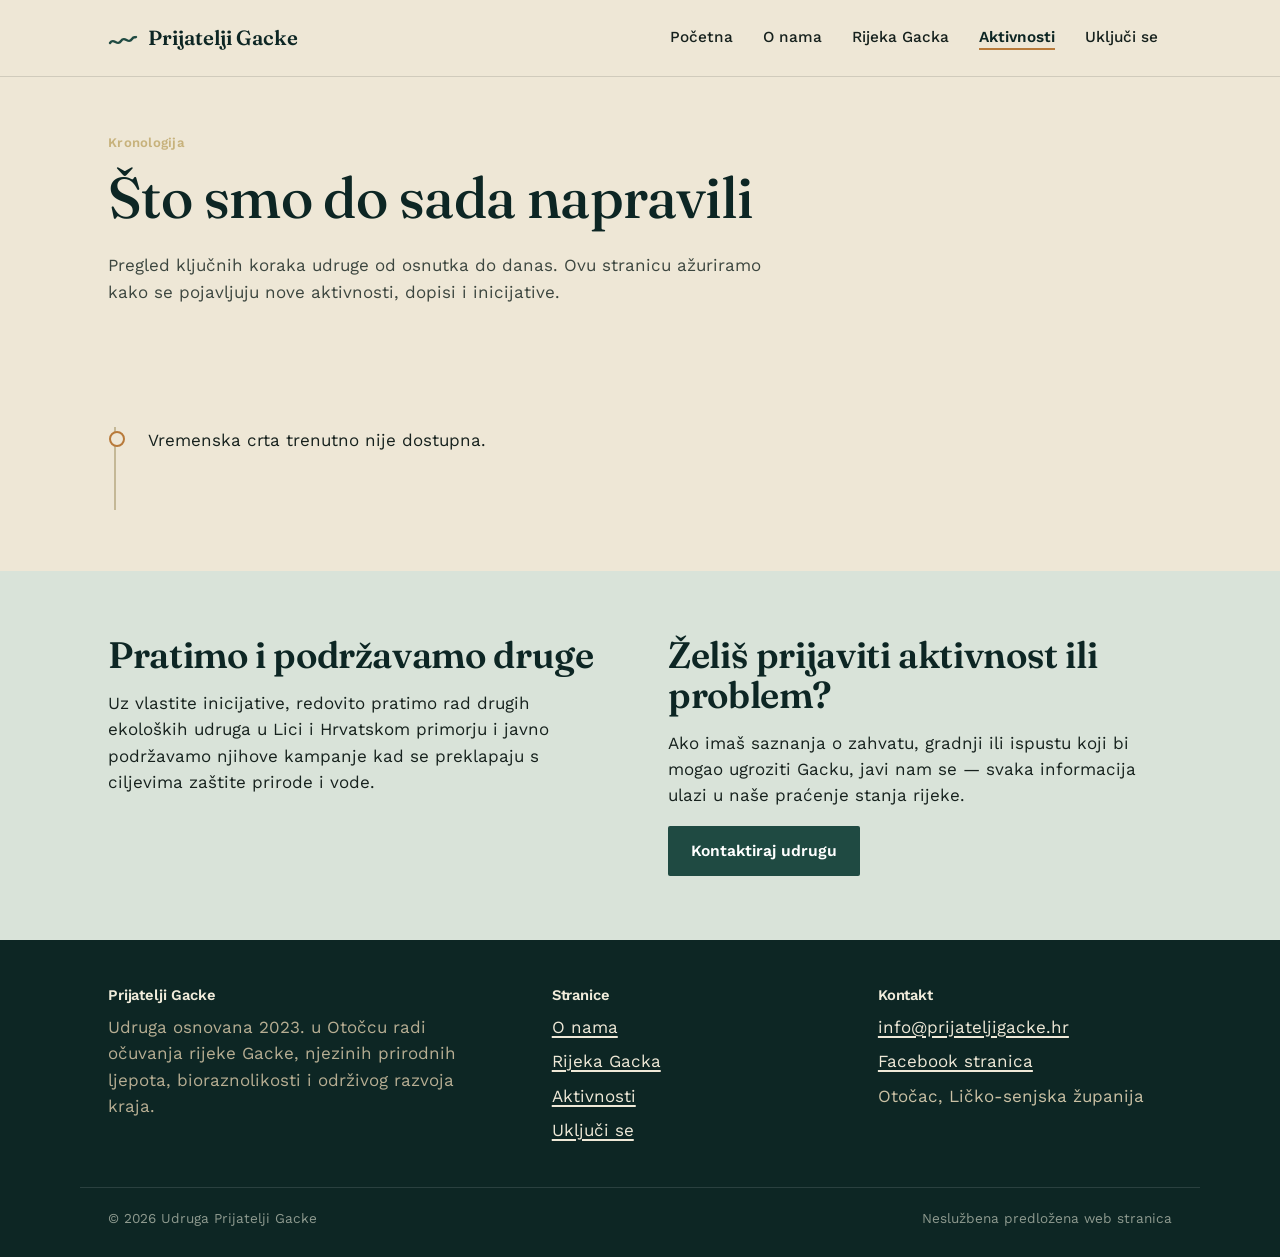
==== aktivnosti.html @ 4f30bf7b "Add files via upload" ====
<!DOCTYPE html>
<html lang="hr">
<head>
<meta charset="UTF-8">
<meta name="viewport" content="width=device-width, initial-scale=1.0">
<title>Aktivnosti — Prijatelji Gacke</title>
<meta name="description" content="Vremenska crta djelovanja udruge Prijatelji Gacke — od osnutka do najnovijih inicijativa.">
<link rel="stylesheet" href="style.css">
</head>
<body>
<a class="skip" href="#glavni">Preskoči na sadržaj</a>

<header class="site">
  <div class="nav-row">
    <a class="wordmark" href="index.html">
      <svg width="30" height="30" viewBox="0 0 30 30" fill="none"><path d="M2 20C6 14 9 24 13 18C17 12 20 22 24 16C26 13 27 15 28 14" stroke="#1F4A42" stroke-width="2.4" stroke-linecap="round"/></svg>
      Prijatelji Gacke
    </a>
    <button class="menu-btn" id="menuBtn" aria-expanded="false" aria-controls="primaryNav">Izbornik</button>
    <nav class="primary" id="primaryNav">
      <a href="index.html">Početna</a>
      <a href="o-nama.html">O nama</a>
      <a href="gacka.html">Rijeka Gacka</a>
      <a href="aktivnosti.html" aria-current="page">Aktivnosti</a>
      <a href="ukljuci-se.html">Uključi se</a>
    </nav>
  </div>
</header>

<main id="glavni">

  <section class="section-tight" style="padding-top:56px;">
    <div class="wrap">
      <p class="eyebrow">Kronologija</p>
      <h1 style="max-width:18ch;">Što smo do sada napravili</h1>
      <p class="lede" style="color:#3C463F; max-width:60ch;">Pregled ključnih koraka udruge od osnutka do danas. Ovu stranicu ažuriramo kako se pojavljuju nove aktivnosti, dopisi i inicijative.</p>
    </div>
  </section>

  <section class="section-tight">
    <div class="wrap">
      <ul class="timeline" id="timeline-container">
        <li><p>Učitavanje vremenske crte…</p></li>
      </ul>
    </div>
  </section>

  <section style="background:var(--mist);">
    <div class="wrap">
      <div class="two-col">
        <div>
          <h2>Pratimo i podržavamo druge</h2>
          <p>Uz vlastite inicijative, redovito pratimo rad drugih ekoloških udruga u Lici i Hrvatskom primorju i javno podržavamo njihove kampanje kad se preklapaju s ciljevima zaštite prirode i vode.</p>
        </div>
        <div>
          <h2>Želiš prijaviti aktivnost ili problem?</h2>
          <p>Ako imaš saznanja o zahvatu, gradnji ili ispustu koji bi mogao ugroziti Gacku, javi nam se — svaka informacija ulazi u naše praćenje stanja rijeke.</p>
          <a class="btn btn-deep" href="ukljuci-se.html">Kontaktiraj udrugu</a>
        </div>
      </div>
    </div>
  </section>

</main>

<footer class="site">
  <div class="wrap footer-grid">
    <div>
      <h4>Prijatelji Gacke</h4>
      <p style="max-width:34ch; color:#B7AE93;">Udruga osnovana 2023. u Otočcu radi očuvanja rijeke Gacke, njezinih prirodnih ljepota, bioraznolikosti i održivog razvoja kraja.</p>
    </div>
    <div>
      <h4>Stranice</h4>
      <ul>
        <li><a href="o-nama.html">O nama</a></li>
        <li><a href="gacka.html">Rijeka Gacka</a></li>
        <li><a href="aktivnosti.html">Aktivnosti</a></li>
        <li><a href="ukljuci-se.html">Uključi se</a></li>
      </ul>
    </div>
    <div>
      <h4>Kontakt</h4>
      <ul>
        <li><a href="mailto:info@prijateljigacke.hr">info@prijateljigacke.hr</a></li>
        <li><a href="https://www.facebook.com/p/Prijatelji-Gacke-100092596492673/" target="_blank" rel="noopener">Facebook stranica</a></li>
        <li>Otočac, Ličko-senjska županija</li>
      </ul>
    </div>
  </div>
  <div class="wrap footer-bottom">
    <span>© 2026 Udruga Prijatelji Gacke</span>
    <span>Neslužbena predložena web stranica</span>
  </div>
</footer>

<script>
document.getElementById('menuBtn').addEventListener('click', function(){
  var nav = document.getElementById('primaryNav');
  var open = nav.classList.toggle('open');
  this.setAttribute('aria-expanded', open);
});

fetch('data/aktivnosti.json').then(function(r){ return r.json(); }).then(function(data){
  var el = document.getElementById('timeline-container');
  el.innerHTML = '';
  data.items.forEach(function(item){
    var li = document.createElement('li');
    var date = document.createElement('span');
    date.className = 'date';
    date.textContent = item.datum;
    var h3 = document.createElement('h3');
    h3.textContent = item.naslov;
    var p = document.createElement('p');
    p.textContent = item.opis;
    li.appendChild(date);
    li.appendChild(h3);
    li.appendChild(p);
    el.appendChild(li);
  });
}).catch(function(){
  document.getElementById('timeline-container').innerHTML = '<li><p>Vremenska crta trenutno nije dostupna.</p></li>';
});
</script>
</body>
</html>
---- style.css ----
/* ============================================================
   Prijatelji Gacke — stylesheet
   Tokens: deep spring teal + limestone paper + reed ochre
   ============================================================ */

@import url('https://fonts.googleapis.com/css2?family=Fraunces:opsz,wght@9..144,400;9..144,500;9..144,600;9..144,700&family=Work+Sans:wght@400;500;600&display=swap');

:root{
  --paper: #EEE7D6;
  --paper-2: #E6DDC8;
  --ink: #16211D;
  --deep: #1F4A42;
  --deep-2: #123330;
  --deep-3: #0D2624;
  --accent: #B87A3A;
  --accent-2: #8C5A25;
  --mist: #D9E3D9;
  --line: #C4B896;
  --line-soft: rgba(22,33,29,.14);
  --max: 1120px;
}

*{box-sizing:border-box;}
html{scroll-behavior:smooth;}
body{
  margin:0;
  background:var(--paper);
  color:var(--ink);
  font-family:'Work Sans', sans-serif;
  font-size:17px;
  line-height:1.55;
  -webkit-font-smoothing:antialiased;
}

h1,h2,h3,h4{
  font-family:'Fraunces', serif;
  font-weight:600;
  line-height:1.08;
  margin:0 0 .4em;
  letter-spacing:-.01em;
  color:var(--deep-3);
}
h1{font-size:clamp(2.4rem, 5vw, 3.6rem); font-weight:500;}
h2{font-size:clamp(1.7rem, 3.2vw, 2.3rem);}
h3{font-size:1.25rem; font-weight:600;}

p{margin:0 0 1em; max-width:64ch;}
a{color:var(--deep); text-decoration-thickness:1.5px; text-underline-offset:3px;}
a:hover{color:var(--accent-2);}
ul{padding-left:1.15em;}
li{margin-bottom:.5em;}

.wrap{max-width:var(--max); margin:0 auto; padding:0 28px;}

/* ---------- skip link / focus ---------- */
.skip{position:absolute; left:-999px; top:0; background:var(--deep); color:#fff; padding:10px 16px; z-index:100;}
.skip:focus{left:12px; top:12px;}
a:focus-visible, button:focus-visible{outline:3px solid var(--accent); outline-offset:2px;}

/* ---------- header ---------- */
header.site{
  background:var(--paper);
  border-bottom:1px solid var(--line-soft);
  position:sticky; top:0; z-index:20;
}
.nav-row{
  display:flex; align-items:center; justify-content:space-between;
  padding:18px 28px; max-width:var(--max); margin:0 auto;
}
.wordmark{
  font-family:'Fraunces', serif; font-size:1.28rem; font-weight:600;
  color:var(--deep-3); text-decoration:none; display:flex; align-items:center; gap:10px;
}
.wordmark svg{flex:none;}
nav.primary{display:flex; gap:2px; align-items:center;}
nav.primary a{
  font-size:.96rem; color:var(--ink); text-decoration:none; padding:8px 14px;
  border-radius:3px; font-weight:500;
}
nav.primary a:hover{color:var(--deep-3); background:var(--mist);}
nav.primary a[aria-current="page"]{color:var(--deep-3); font-weight:600; text-decoration:underline; text-decoration-color:var(--accent); text-decoration-thickness:2px; text-underline-offset:6px;}
.menu-btn{display:none;}

/* ---------- hero ---------- */
.hero{
  background:linear-gradient(180deg, var(--deep-2), var(--deep-3));
  color:#EFE9D8; position:relative; overflow:hidden;
  padding:0;
}
.hero .wrap{padding-top:64px; padding-bottom:0; position:relative; z-index:2;}
.hero-inner{display:grid; grid-template-columns:1.15fr .85fr; gap:40px; align-items:end;}
.hero h1{color:#fff; max-width:14ch;}
.hero .lede{color:#D9CFB0; font-size:1.12rem; max-width:46ch;}
.hero-river{width:100%; height:auto; display:block;}
.eyebrow{
  font-family:'Work Sans',sans-serif; font-size:.82rem; letter-spacing:.02em;
  color:#C7B27C; margin-bottom:14px; font-weight:600;
}
.hero-actions{display:flex; gap:14px; margin:26px 0 0; flex-wrap:wrap;}

.btn{
  display:inline-block; padding:12px 22px; border-radius:2px; font-weight:600;
  text-decoration:none; font-size:.98rem; border:1.5px solid transparent; cursor:pointer;
  font-family:'Work Sans',sans-serif;
}
.btn-accent{background:var(--accent); color:#1A1206;}
.btn-accent:hover{background:#CB8A47; color:#1A1206;}
.btn-line{border-color:#9BB0A9; color:#F1ECDB;}
.btn-line:hover{border-color:#F1ECDB; color:#fff;}
.btn-deep{background:var(--deep); color:#fff;}
.btn-deep:hover{background:var(--deep-3);}

.river-divider{display:block; width:100%; height:auto;}

/* ---------- sections ---------- */
section{padding:64px 0;}
.section-tight{padding:44px 0;}
.two-col{display:grid; grid-template-columns:1fr 1fr; gap:56px;}
.stat-row{display:grid; grid-template-columns:repeat(3,1fr); gap:28px; margin-top:36px;}
.stat{border-top:2px solid var(--deep); padding-top:12px;}
.stat .num{font-family:'Fraunces',serif; font-size:2.1rem; color:var(--deep-3); display:block;}
.stat .label{font-size:.92rem; color:#3C463F;}

.card{
  background:var(--mist); padding:26px 26px 22px; border-radius:2px;
}
.card h3{margin-bottom:.5em;}

.grid-3{display:grid; grid-template-columns:repeat(3,1fr); gap:22px;}
.grid-2{display:grid; grid-template-columns:repeat(2,1fr); gap:22px;}

.tag{
  display:inline-block; font-size:.78rem; font-weight:600; color:var(--accent-2);
  border:1px solid var(--accent); padding:3px 10px; border-radius:20px; margin-bottom:10px;
}

.callout{
  background:var(--deep); color:#F1ECDB; padding:40px; border-radius:2px;
}
.callout h2{color:#fff;}
.callout a.btn-accent{margin-top:6px;}

/* ---------- timeline (aktivnosti) ---------- */
.timeline{border-left:2px solid var(--line); padding-left:0; margin-left:6px; list-style:none;}
.timeline li{
  position:relative; padding:0 0 40px 32px; margin:0;
}
.timeline li::before{
  content:""; position:absolute; left:-7px; top:4px; width:12px; height:12px;
  background:var(--paper); border:2.5px solid var(--accent); border-radius:50%;
}
.timeline .date{font-weight:600; color:var(--accent-2); font-size:.9rem; display:block; margin-bottom:4px;}

/* ---------- quote ---------- */
blockquote{
  border-left:3px solid var(--accent); margin:0; padding:4px 0 4px 22px;
  font-family:'Fraunces',serif; font-size:1.25rem; font-style:italic; color:var(--deep-3);
  max-width:56ch;
}
blockquote cite{display:block; font-family:'Work Sans',sans-serif; font-style:normal; font-size:.88rem; color:#4B554E; margin-top:10px;}

/* ---------- forms ---------- */
.form-box{background:var(--mist); padding:32px; border-radius:2px;}
label{display:block; font-weight:600; font-size:.92rem; margin-bottom:6px; margin-top:16px;}
label:first-child{margin-top:0;}
input, textarea, select{
  width:100%; padding:11px 12px; border:1.5px solid var(--line); border-radius:2px;
  background:var(--paper); font-family:'Work Sans',sans-serif; font-size:1rem; color:var(--ink);
}
input:focus, textarea:focus{outline:2px solid var(--deep); outline-offset:1px;}
.form-note{font-size:.85rem; color:#4B554E; margin-top:14px;}

/* ---------- footer ---------- */
footer.site{background:var(--deep-3); color:#C9C0A4; padding:48px 0 28px;}
footer.site a{color:#EFE9D8;}
.footer-grid{display:grid; grid-template-columns:1.4fr 1fr 1fr; gap:32px;}
footer.site h4{color:#F1ECDB; font-family:'Work Sans',sans-serif; font-size:.92rem; text-transform:none; margin-bottom:10px; font-weight:600;}
footer.site ul{list-style:none; padding:0; margin:0;}
footer.site li{margin-bottom:8px;}
.footer-bottom{
  border-top:1px solid rgba(255,255,255,.12); margin-top:36px; padding-top:20px;
  display:flex; justify-content:space-between; flex-wrap:wrap; gap:10px; font-size:.85rem; color:#8E9A8F;
}

/* ---------- misc ---------- */
.figure-caption{font-size:.85rem; color:#4B554E; margin-top:8px;}
.list-check{list-style:none; padding:0;}
.list-check li{padding-left:28px; position:relative;}
.list-check li::before{
  content:""; position:absolute; left:0; top:.55em; width:10px; height:10px;
  border-radius:50%; background:var(--accent);
}

/* ---------- responsive ---------- */
@media (max-width: 860px){
  nav.primary{
    position:fixed; inset:64px 0 auto 0; background:var(--paper); flex-direction:column;
    align-items:stretch; padding:10px 20px 20px; border-bottom:1px solid var(--line-soft);
    display:none;
  }
  nav.primary.open{display:flex;}
  nav.primary a{padding:12px 6px; border-bottom:1px solid var(--line-soft);}
  .menu-btn{
    display:inline-flex; background:none; border:1.5px solid var(--ink); border-radius:3px;
    padding:8px 12px; font-family:'Work Sans',sans-serif; font-weight:600; cursor:pointer; color:var(--ink);
  }
  .hero-inner{grid-template-columns:1fr; gap:26px;}
  .two-col, .grid-3, .grid-2, .stat-row, .footer-grid{grid-template-columns:1fr;}
  section{padding:44px 0;}
}
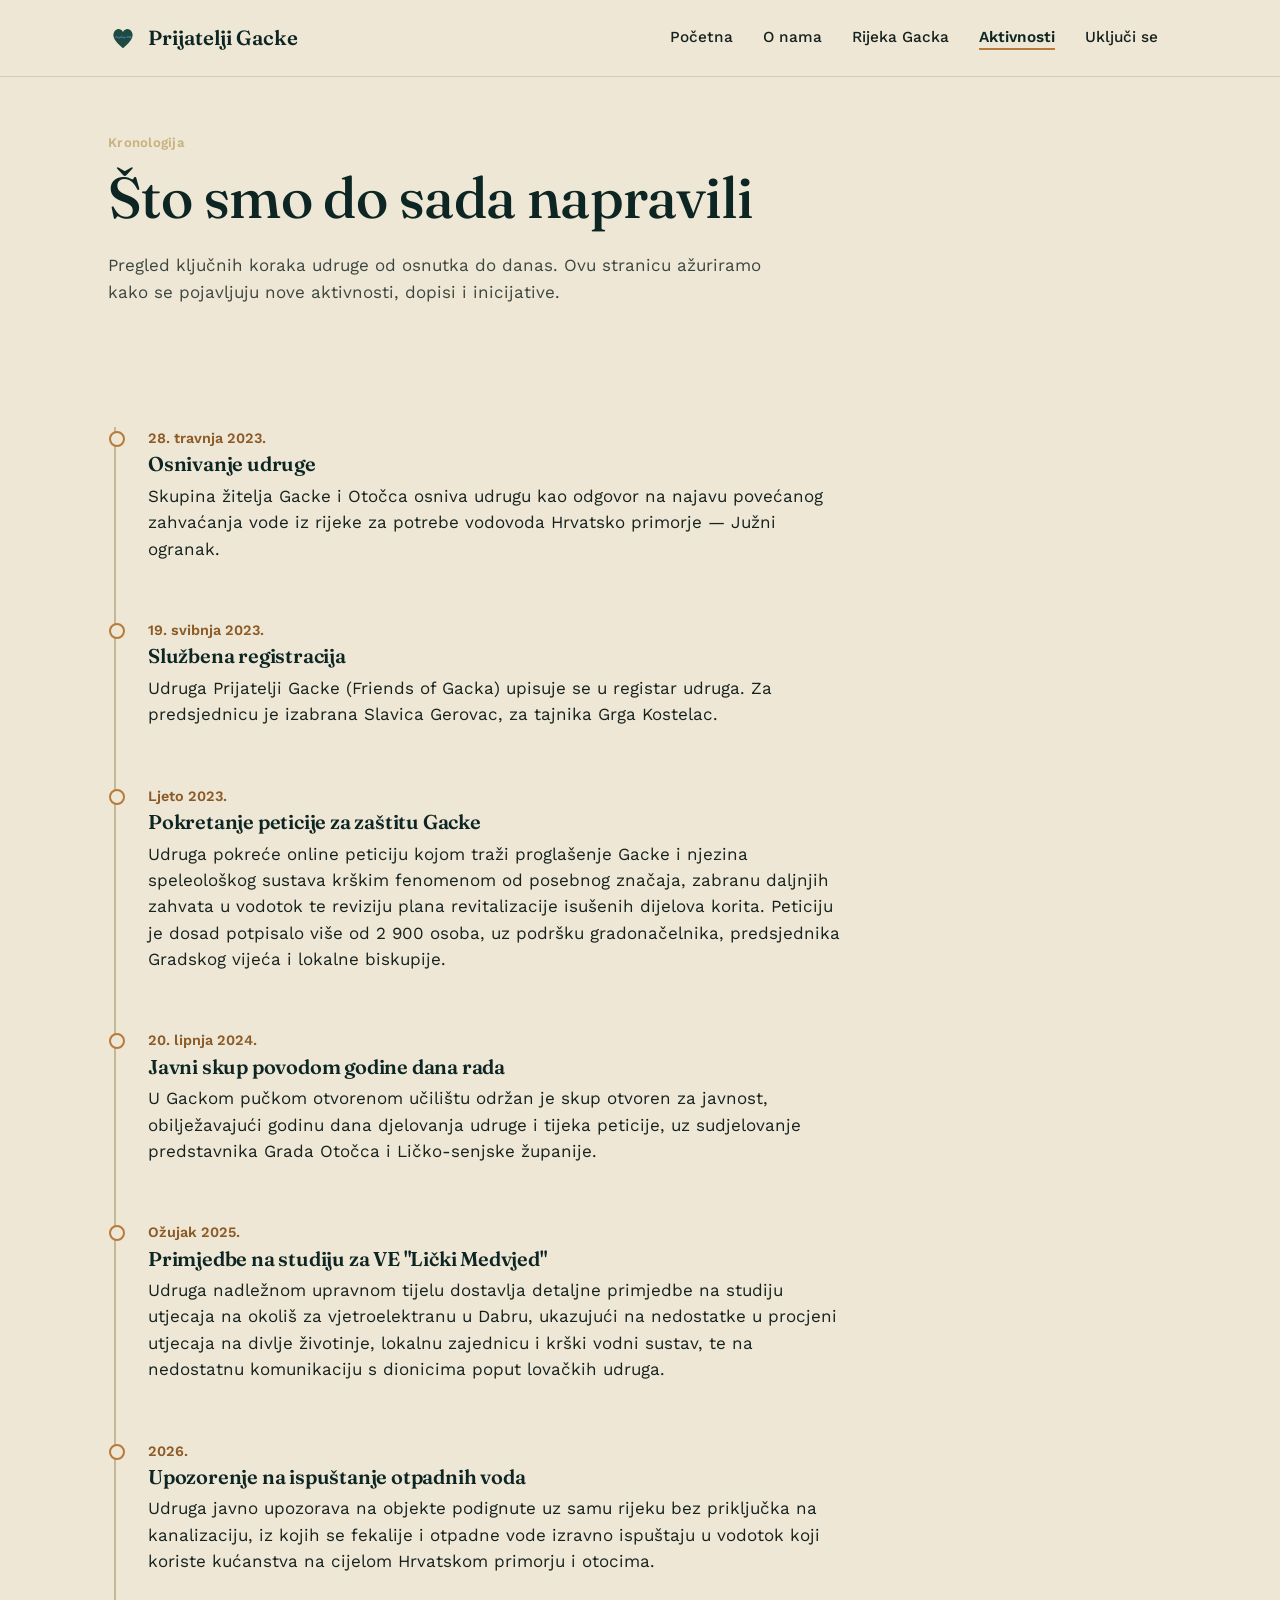
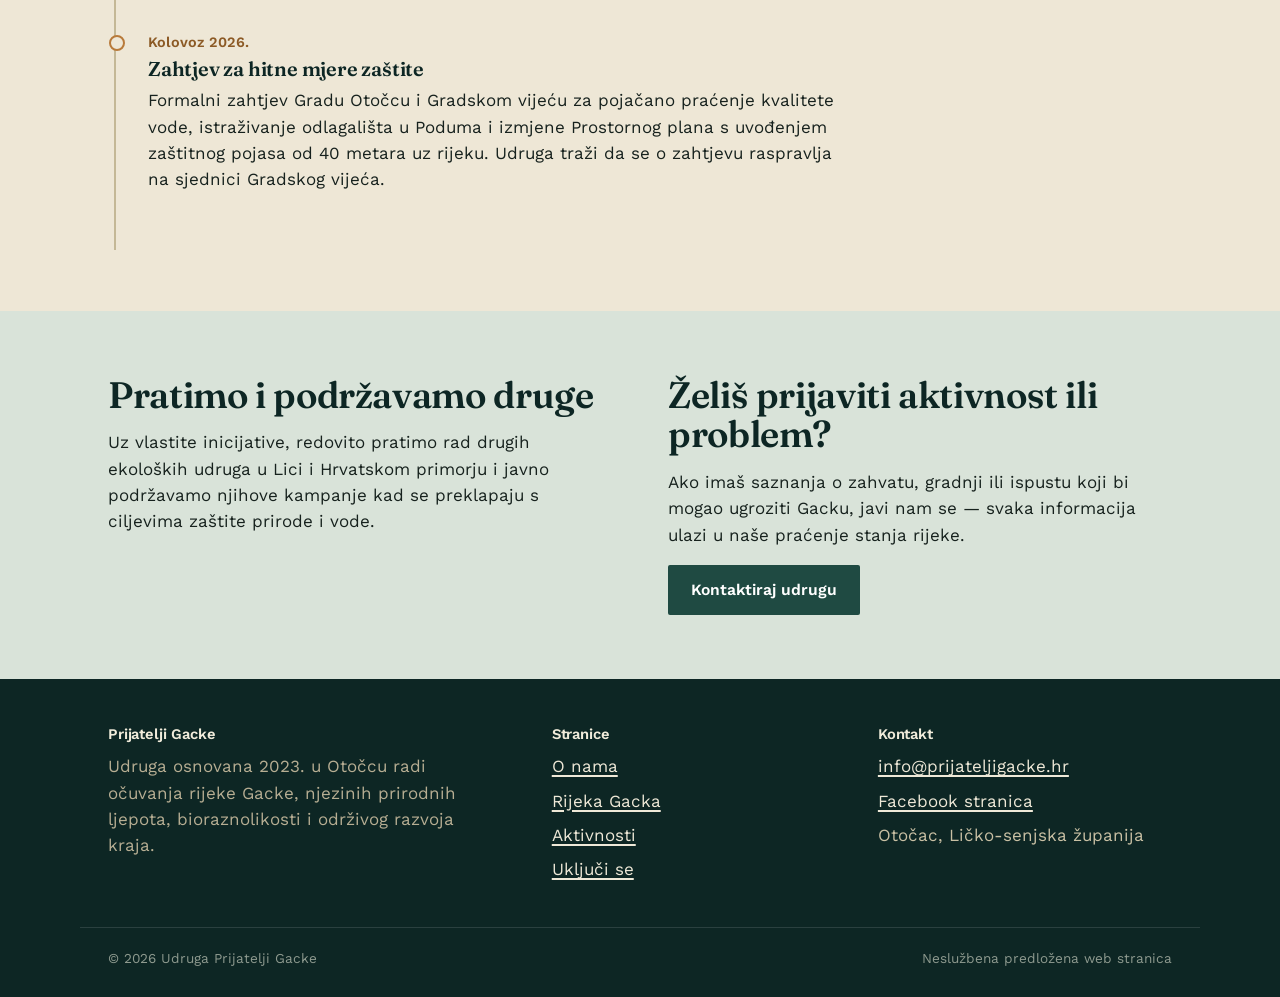
==== commit b6cbe398: "Add files via upload" ====
--- a/aktivnosti.html
+++ b/aktivnosti.html
@@ -5,6 +5,9 @@
 <meta name="viewport" content="width=device-width, initial-scale=1.0">
 <title>Aktivnosti — Prijatelji Gacke</title>
 <meta name="description" content="Vremenska crta djelovanja udruge Prijatelji Gacke — od osnutka do najnovijih inicijativa.">
+<link rel="icon" href="favicon.ico" sizes="any">
+<link rel="icon" href="icon-32.png" type="image/png" sizes="32x32">
+<link rel="apple-touch-icon" href="apple-touch-icon.png">
 <link rel="stylesheet" href="style.css">
 </head>
 <body>
@@ -13,7 +16,7 @@
 <header class="site">
   <div class="nav-row">
     <a class="wordmark" href="index.html">
-      <svg width="30" height="30" viewBox="0 0 30 30" fill="none"><path d="M2 20C6 14 9 24 13 18C17 12 20 22 24 16C26 13 27 15 28 14" stroke="#1F4A42" stroke-width="2.4" stroke-linecap="round"/></svg>
+      <svg width="30" height="30" viewBox="0 0 200 200" xmlns="http://www.w3.org/2000/svg"><path d="M100,168 C46,124 24,88 42,58 C56,35 85,34 100,60 C115,34 144,35 158,58 C176,88 154,124 100,168 Z" fill="#1F4A42"/><path d="M50,95 C60,82 71,108 82,95 C93,82 104,108 115,95" fill="none" stroke="#3E7CA6" stroke-width="8" stroke-linecap="round"/><path d="M129,95 C138,84 143,100 150,95" fill="none" stroke="#3E7CA6" stroke-width="8" stroke-linecap="round"/><circle cx="150" cy="95" r="6.5" fill="#3E7CA6"/></svg>
       Prijatelji Gacke
     </a>
     <button class="menu-btn" id="menuBtn" aria-expanded="false" aria-controls="primaryNav">Izbornik</button>
